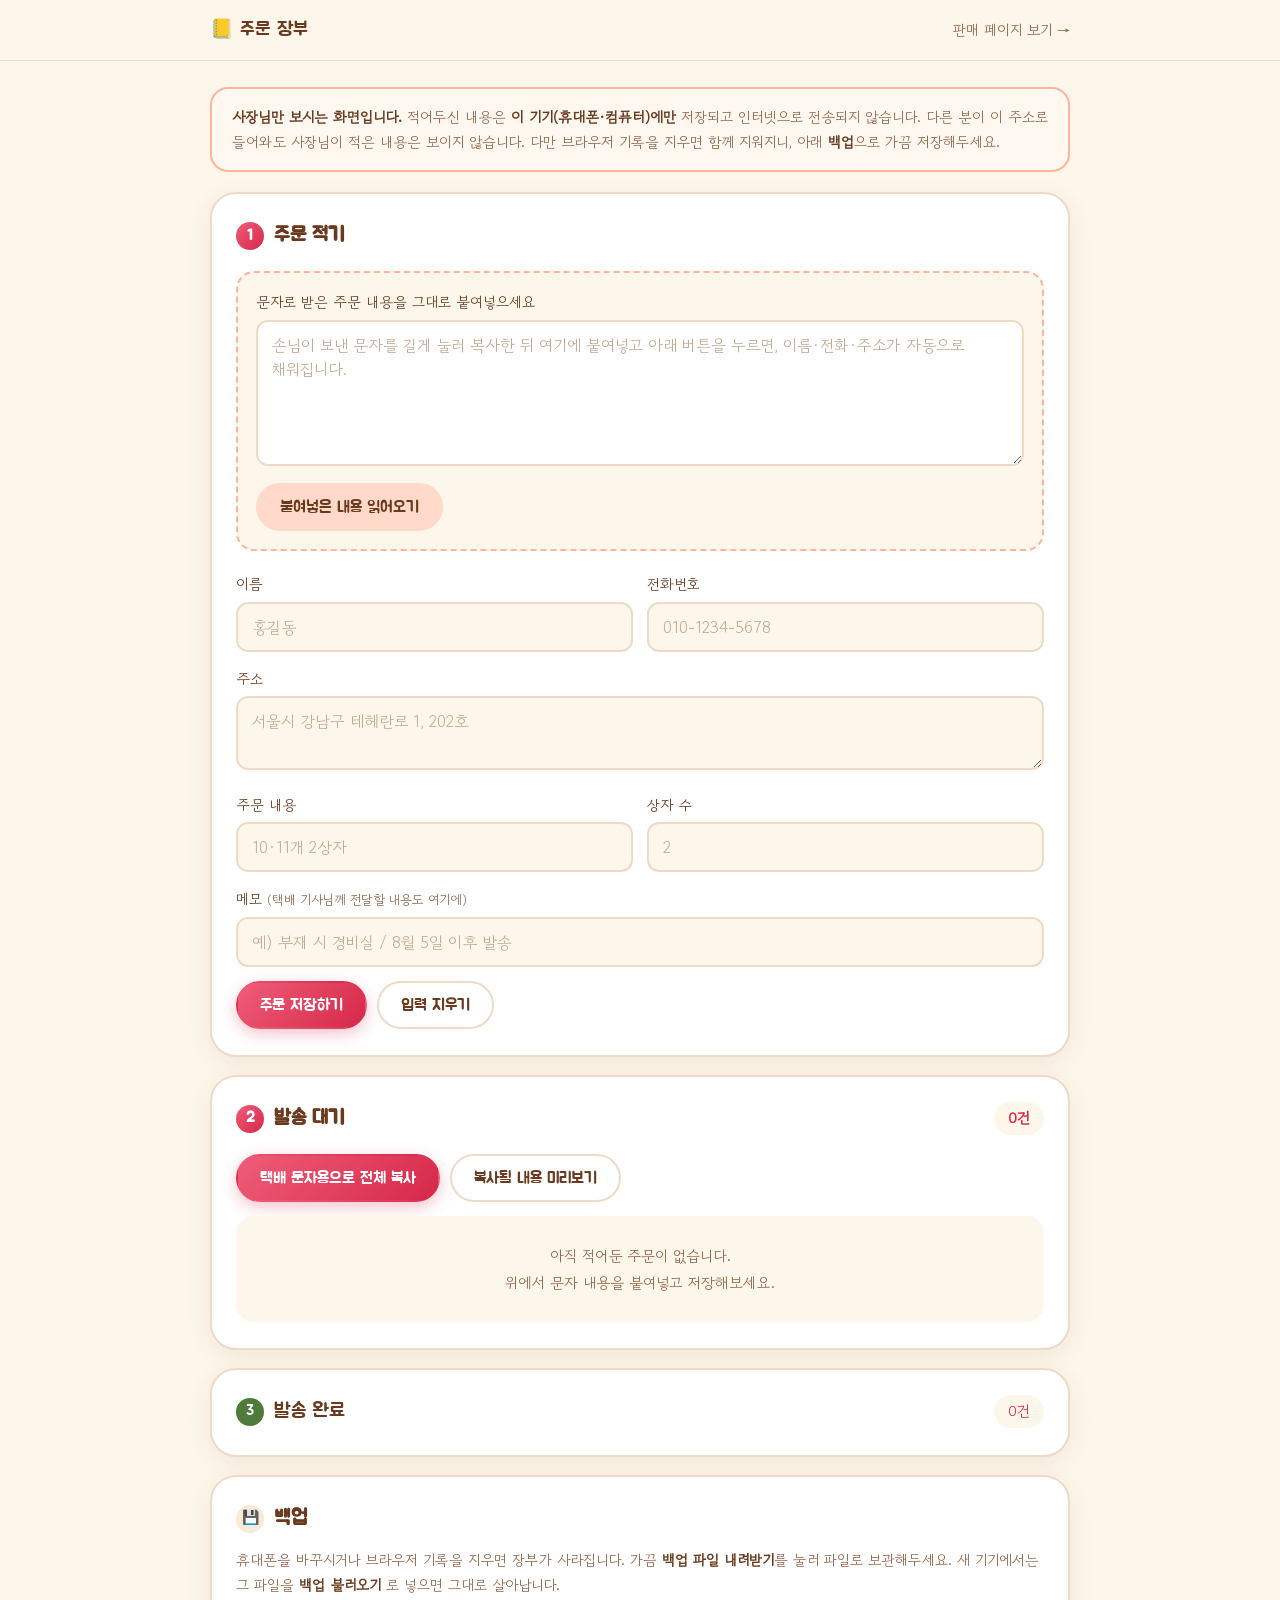
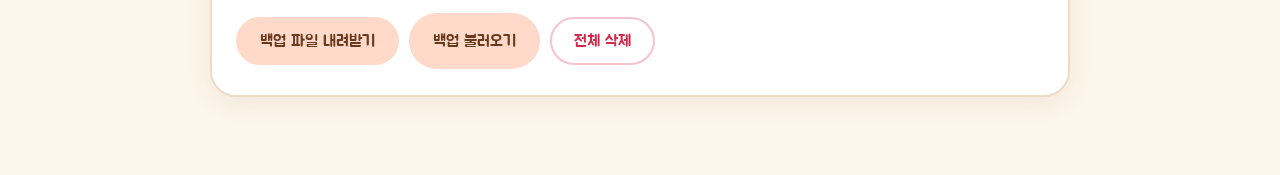
==== orders.html @ cadbe811 "주문 장부 페이지 추가 (사장님용) 문자로 받은 주문을 적어두고, 택배 기사님께 보낼 발송 목록을 한 번에 복사할 수 있는 orders.html 을 만들었습니다.  - 받은 문자를" ====
<!DOCTYPE html>
<html lang="ko">
<head>
<meta charset="UTF-8">
<meta name="viewport" content="width=device-width, initial-scale=1">
<title>주문 장부 · 덕분에 농원</title>
<meta name="robots" content="noindex, nofollow">
<meta name="description" content="덕분에 농원 주문 기록장 (사장님용)">

<link rel="icon" href="data:image/svg+xml,<svg xmlns='http://www.w3.org/2000/svg' viewBox='0 0 100 100'><text y='.9em' font-size='90'>📒</text></svg>">
<link rel="preconnect" href="https://fonts.googleapis.com">
<link rel="preconnect" href="https://fonts.gstatic.com" crossorigin>
<link href="https://fonts.googleapis.com/css2?family=Gowun+Dodum&family=Jua&display=swap" rel="stylesheet">
<link rel="stylesheet" href="assets/css/style.css">
<link rel="stylesheet" href="assets/css/orders.css">
</head>
<body class="ledger">

<header class="lhead">
  <div class="lhead__inner">
    <span class="lhead__title">📒 주문 장부</span>
    <a class="lhead__link" href="index.html">판매 페이지 보기 →</a>
  </div>
</header>

<main class="lwrap">

  <!-- 안내 -->
  <p class="lnote">
    <b>사장님만 보시는 화면입니다.</b>
    적어두신 내용은 <b>이 기기(휴대폰·컴퓨터)에만</b> 저장되고 인터넷으로 전송되지 않습니다.
    다른 분이 이 주소로 들어와도 사장님이 적은 내용은 보이지 않습니다.
    다만 브라우저 기록을 지우면 함께 지워지니, 아래 <b>백업</b>으로 가끔 저장해두세요.
  </p>

  <!-- ══════════ 1. 주문 추가 ══════════ -->
  <section class="lcard">
    <h2 class="lcard__title"><span class="lstep">1</span> 주문 적기</h2>

    <div class="lpaste">
      <label class="lfield">
        <span>문자로 받은 주문 내용을 그대로 붙여넣으세요</span>
        <textarea id="pasteBox" rows="5" placeholder="손님이 보낸 문자를 길게 눌러 복사한 뒤 여기에 붙여넣고 아래 버튼을 누르면, 이름·전화·주소가 자동으로 채워집니다."></textarea>
      </label>
      <button class="lbtn lbtn--sub" type="button" id="btnParse">붙여넣은 내용 읽어오기</button>
    </div>

    <div class="lgrid">
      <label class="lfield"><span>이름</span>
        <input type="text" id="fName" placeholder="홍길동"></label>
      <label class="lfield"><span>전화번호</span>
        <input type="tel" id="fPhone" placeholder="010-1234-5678"></label>
    </div>

    <label class="lfield"><span>주소</span>
      <textarea id="fAddr" rows="2" placeholder="서울시 강남구 테헤란로 1, 202호"></textarea></label>

    <div class="lgrid">
      <label class="lfield"><span>주문 내용</span>
        <input type="text" id="fItems" placeholder="10·11개 2상자"></label>
      <label class="lfield"><span>상자 수</span>
        <input type="number" id="fBoxes" min="0" max="999" placeholder="2" inputmode="numeric"></label>
    </div>

    <label class="lfield"><span>메모 <em>(택배 기사님께 전달할 내용도 여기에)</em></span>
      <input type="text" id="fMemo" placeholder="예) 부재 시 경비실 / 8월 5일 이후 발송"></label>

    <div class="lactions">
      <button class="lbtn lbtn--main" type="button" id="btnSave">주문 저장하기</button>
      <button class="lbtn lbtn--ghost" type="button" id="btnReset">입력 지우기</button>
      <span class="ledit" id="editingTag" hidden>수정 중</span>
    </div>
  </section>

  <!-- ══════════ 2. 발송 대기 ══════════ -->
  <section class="lcard">
    <h2 class="lcard__title">
      <span class="lstep">2</span> 발송 대기
      <span class="lcount" id="waitCount">0건</span>
    </h2>

    <div class="lactions lactions--top">
      <button class="lbtn lbtn--main" type="button" id="btnCopyAll">택배 문자용으로 전체 복사</button>
      <button class="lbtn lbtn--ghost" type="button" id="btnPreview">복사될 내용 미리보기</button>
    </div>

    <pre class="lpreview" id="copyPreview" hidden></pre>

    <div class="llist" id="waitList"></div>
  </section>

  <!-- ══════════ 3. 발송 완료 ══════════ -->
  <section class="lcard">
    <details id="doneBox">
      <summary class="lcard__title lcard__title--sum">
        <span class="lstep lstep--done">3</span> 발송 완료
        <span class="lcount" id="doneCount">0건</span>
      </summary>
      <div class="llist" id="doneList"></div>
    </details>
  </section>

  <!-- ══════════ 4. 백업 ══════════ -->
  <section class="lcard">
    <h2 class="lcard__title"><span class="lstep lstep--plain">💾</span> 백업</h2>
    <p class="lhelp">
      휴대폰을 바꾸시거나 브라우저 기록을 지우면 장부가 사라집니다.
      가끔 <b>백업 파일 내려받기</b>를 눌러 파일로 보관해두세요.
      새 기기에서는 그 파일을 <b>백업 불러오기</b> 로 넣으면 그대로 살아납니다.
    </p>
    <div class="lactions">
      <button class="lbtn lbtn--sub" type="button" id="btnExport">백업 파일 내려받기</button>
      <label class="lbtn lbtn--sub lbtn--file">
        백업 불러오기
        <input type="file" id="fileImport" accept="application/json,.json" hidden>
      </label>
      <button class="lbtn lbtn--danger" type="button" id="btnClear">전체 삭제</button>
    </div>
  </section>

</main>

<div class="toast" id="toast"></div>

<script src="assets/js/site-data.js"></script>
<script src="assets/js/orders.js"></script>
</body>
</html>
---- assets/css/style.css ----
/* ══════════════════════════════════════════════
   덕분에 농원 · 복숭아 판매 사이트
   포스터의 색감(크림 / 복숭아빛 / 진한 갈색)을 그대로 옮겼습니다.
   ══════════════════════════════════════════════ */

:root {
  --cream:      #fdf6ea;
  --cream-deep: #f8ead6;
  --paper:      #ffffff;
  --peach:      #ffb59b;
  --peach-soft: #ffd9c9;
  --pink:       #ef5d78;
  --pink-deep:  #d6284a;
  --brown:      #6b3a1e;
  --brown-soft: #93664a;
  --green:      #4e7a3a;
  --gold:       #f0a03c;
  --ink:        #4a3527;
  --line:       #ecdcc6;

  --radius:     18px;
  --radius-lg:  26px;
  --shadow:     0 6px 24px rgba(107, 58, 30, .08);
  --shadow-lg:  0 14px 40px rgba(107, 58, 30, .14);

  --font-title: 'Jua', 'Gowun Dodum', system-ui, sans-serif;
  --font-body:  'Gowun Dodum', system-ui, -apple-system, 'Malgun Gothic', sans-serif;
}

* { box-sizing: border-box; }

html { scroll-behavior: smooth; scroll-padding-top: 74px; }

body {
  margin: 0;
  background: var(--cream);
  color: var(--ink);
  font-family: var(--font-body);
  font-size: 17px;
  line-height: 1.75;
  -webkit-font-smoothing: antialiased;
  word-break: keep-all;
}

img { max-width: 100%; display: block; }
a { color: inherit; text-decoration: none; }
button { font-family: inherit; cursor: pointer; }

.wrap { width: min(1080px, 100% - 40px); margin-inline: auto; }
.wrap--narrow { width: min(760px, 100% - 40px); }

/* ───────── 공통 타이포 ───────── */
.h2 {
  font-family: var(--font-title);
  font-size: clamp(28px, 5vw, 40px);
  color: var(--brown);
  text-align: center;
  margin: 0 0 8px;
  letter-spacing: -.5px;
}
.h2::after {
  content: '';
  display: block;
  width: 62px; height: 5px;
  margin: 14px auto 0;
  border-radius: 99px;
  background: linear-gradient(90deg, var(--peach), var(--pink));
}
.h3 {
  font-family: var(--font-title);
  font-size: 20px;
  color: var(--brown);
  margin: 0 0 14px;
}
.h3--mt { margin-top: 26px; }
.sub {
  text-align: center;
  color: var(--brown-soft);
  margin: 16px 0 34px;
  font-size: 16px;
}

.section { padding: 76px 0; }
.section--tint { background: var(--cream-deep); }

/* ───────── 버튼 ───────── */
.btn {
  display: inline-flex;
  align-items: center;
  justify-content: center;
  gap: 6px;
  padding: 13px 28px;
  border: 0;
  border-radius: 99px;
  font-family: var(--font-title);
  font-size: 17px;
  letter-spacing: -.3px;
  transition: transform .15s ease, box-shadow .15s ease, background .15s ease;
}
.btn--primary {
  background: linear-gradient(135deg, var(--pink), var(--pink-deep));
  color: #fff;
  box-shadow: 0 6px 18px rgba(214, 40, 74, .3);
}
.btn--ghost {
  background: var(--paper);
  color: var(--brown);
  border: 2px solid var(--line);
}
.btn:hover { transform: translateY(-2px); }
.btn--primary:hover { box-shadow: 0 10px 26px rgba(214, 40, 74, .38); }
.btn--ghost:hover { border-color: var(--peach); }
.btn:active { transform: translateY(0); }

/* ───────── 상단 메뉴 ───────── */
.nav {
  position: sticky; top: 0; z-index: 50;
  background: rgba(253, 246, 234, .92);
  backdrop-filter: blur(10px);
  border-bottom: 1px solid transparent;
  transition: border-color .2s, box-shadow .2s;
}
.nav.is-stuck { border-color: var(--line); box-shadow: 0 2px 14px rgba(107,58,30,.06); }
.nav__inner {
  width: min(1080px, 100% - 32px);
  margin-inline: auto;
  height: 66px;
  display: flex; align-items: center; gap: 20px;
}
.nav__logo { font-family: var(--font-title); font-size: 20px; color: var(--brown); }
.nav__links { display: flex; gap: 22px; margin-left: auto; }
.nav__links a {
  font-size: 16px; color: var(--brown-soft);
  padding: 4px 0; border-bottom: 2px solid transparent;
  transition: color .15s, border-color .15s;
}
.nav__links a:hover { color: var(--pink-deep); border-color: var(--pink); }
.nav__call {
  padding: 9px 20px; border-radius: 99px;
  background: var(--pink); color: #fff;
  font-family: var(--font-title); font-size: 15px;
  white-space: nowrap;
}
.nav__call:hover { background: var(--pink-deep); }

@media (max-width: 720px) {
  .nav__links { display: none; }
  .nav__call { margin-left: auto; }
}

/* ───────── 히어로 ───────── */
.hero {
  position: relative;
  padding: 70px 0 110px;
  text-align: center;
  overflow: hidden;
  background:
    radial-gradient(circle at 15% 20%, rgba(255,181,155,.45), transparent 42%),
    radial-gradient(circle at 85% 15%, rgba(255,217,201,.6), transparent 45%),
    linear-gradient(180deg, var(--cream) 0%, var(--cream-deep) 100%);
}
.hero__inner {
  position: relative; z-index: 2;
  width: min(1120px, 100% - 40px);
  margin-inline: auto;
  display: grid;
  grid-template-columns: 1fr 1.08fr;
  grid-template-areas:
    'text photo'
    'cta  photo';
  align-content: center;
  align-items: center;
  gap: 0 44px;
  text-align: left;
}
.hero__text  { grid-area: text; }
.hero__photo { grid-area: photo; }
.hero__cta   { grid-area: cta; }
.hero__eyebrow {
  font-family: var(--font-title);
  font-size: clamp(18px, 3.4vw, 26px);
  color: var(--green);
  margin: 0 0 6px;
}
.heart { color: var(--pink); }
.hero__title {
  font-family: var(--font-title);
  font-size: clamp(52px, 13vw, 108px);
  line-height: 1.02;
  color: var(--brown);
  margin: 0;
  letter-spacing: -2px;
  text-shadow: 3px 3px 0 rgba(255,255,255,.7);
}
/* 그라데이션 글자(background-clip:text)는 흰 text-shadow 에 덮여
   속이 빈 것처럼 보이므로, 포스터와 같은 진한 갈색을 그대로 씁니다. */
.hero__title--big { display: inline-block; color: #5a2f16; }
.hero__ribbon {
  display: inline-block;
  margin: 26px 0 0;
  padding: 9px 34px;
  background: linear-gradient(135deg, var(--pink), var(--pink-deep));
  color: #fff;
  font-family: var(--font-title);
  font-size: clamp(17px, 2.8vw, 23px);
  border-radius: 8px;
  box-shadow: 0 6px 16px rgba(214,40,74,.25);
}
.hero__meta {
  display: flex; flex-wrap: wrap; align-items: center;
  gap: 10px 14px;
  margin: 26px 0 0;
  color: var(--brown-soft);
  font-size: 16px;
}
.hero__meta .dot { width: 5px; height: 5px; border-radius: 50%; background: var(--peach); }
.hero__cta { display: flex; gap: 12px; flex-wrap: wrap; margin-top: 32px; }

/* 메인 사진 */
.hero__photo {
  position: relative;
  margin: 0;
  padding: 10px;
  background: var(--paper);
  border-radius: 28px;
  box-shadow: 0 18px 46px rgba(107, 58, 30, .18);
  transform: rotate(1.2deg);
}
/* 사진 뒤에 깔리는 복숭아빛 그림자 */
.hero__photo::before {
  content: '';
  position: absolute; inset: 14px -14px -14px 14px;
  border-radius: 28px;
  background: linear-gradient(135deg, var(--peach), var(--peach-soft));
  opacity: .55;
  z-index: -1;
  transform: rotate(-2.4deg);
}
.hero__photo img {
  width: 100%;
  /* height 속성(933)이 CSS 를 이기지 않도록 auto 로 풀어줍니다.
     3:2 가 아닌 사진으로 바꿔도 잘리기만 할 뿐 비율은 유지됩니다. */
  height: auto;
  aspect-ratio: 3 / 2;
  object-fit: cover;
  border-radius: 20px;
}

.hero__deco { position: absolute; font-size: 84px; opacity: .35; user-select: none; pointer-events: none; }
/* 사진을 가리지 않도록 왼쪽 여백 쪽에만 둡니다 */
.hero__deco--1 { top: 6%;  left: 3%;  animation: float 7s ease-in-out infinite; }
.hero__deco--3 { bottom: 14%; left: 6%; font-size: 46px; animation: float 8s ease-in-out infinite reverse; }
@keyframes float { 0%,100% { transform: translateY(0) rotate(-4deg); } 50% { transform: translateY(-18px) rotate(6deg); } }

.hero__wave {
  position: absolute; left: 0; right: 0; bottom: -1px; height: 56px;
  background: var(--cream);
  -webkit-mask: radial-gradient(circle at 50% 0, transparent 55px, #000 56px) repeat-x 0 0 / 112px 56px;
          mask: radial-gradient(circle at 50% 0, transparent 55px, #000 56px) repeat-x 0 0 / 112px 56px;
}

@media (max-width: 900px) {
  .hero { padding: 46px 0 90px; }
  /* 좁은 화면: 제목 → 사진 → 버튼 순서 */
  .hero__inner {
    grid-template-columns: 1fr;
    grid-template-areas: 'text' 'photo' 'cta';
    gap: 30px;
    text-align: center;
  }
  .hero__meta, .hero__cta { justify-content: center; }
  .hero__photo { transform: none; padding: 8px; }
  .hero__photo::before { inset: 10px -10px -10px 10px; transform: rotate(-1.6deg); }
  .hero__deco { display: none; }
}

/* ───────── 자랑거리 ───────── */
.features { padding: 56px 0 8px; }
.features__grid { display: grid; grid-template-columns: repeat(3, 1fr); gap: 20px; }
.feature {
  background: var(--paper);
  border: 2px solid var(--line);
  border-radius: var(--radius-lg);
  padding: 30px 24px;
  text-align: center;
  box-shadow: var(--shadow);
  transition: transform .2s, box-shadow .2s;
}
.feature:hover { transform: translateY(-4px); box-shadow: var(--shadow-lg); }
.feature__icon {
  width: 62px; height: 62px; margin: 0 auto 14px;
  display: grid; place-items: center;
  font-size: 30px;
  border-radius: 50%;
  background: linear-gradient(135deg, var(--peach-soft), var(--peach));
}
.feature__title { font-family: var(--font-title); font-size: 19px; color: var(--pink-deep); margin: 0 0 8px; }
.feature__desc { margin: 0; font-size: 15.5px; color: var(--brown-soft); }

@media (max-width: 800px) { .features__grid { grid-template-columns: 1fr; } }

/* ───────── 갤러리 ───────── */
.gallery {
  display: grid;
  /* 사진 6장이 빈칸 없이 3×2 로 딱 떨어지게 합니다. */
  grid-template-columns: repeat(3, 1fr);
  gap: 16px;
}
@media (max-width: 860px) { .gallery { grid-template-columns: repeat(2, 1fr); } }
.gcard {
  position: relative;
  border: 0; padding: 0;
  aspect-ratio: 4 / 3;
  border-radius: var(--radius);
  overflow: hidden;
  background: var(--peach-soft);
  box-shadow: var(--shadow);
  transition: transform .22s ease, box-shadow .22s ease;
}
.gcard:hover { transform: translateY(-4px) scale(1.012); box-shadow: var(--shadow-lg); }
.gcard img { width: 100%; height: 100%; object-fit: cover; transition: transform .35s ease; }
.gcard:hover img { transform: scale(1.06); }
.gcard__cap {
  position: absolute; left: 0; right: 0; bottom: 0;
  padding: 26px 14px 12px;
  color: #fff; font-size: 15px; text-align: left;
  background: linear-gradient(transparent, rgba(60, 28, 12, .78));
}
/* 사진 파일이 아직 없을 때 표시되는 자리 */
.gcard--empty {
  display: grid; place-items: center;
  background: repeating-linear-gradient(45deg, var(--cream-deep) 0 14px, #f3e2cc 14px 28px);
  color: var(--brown-soft);
  font-size: 15px;
  text-align: center;
  padding: 18px;
  cursor: default;
}
.gcard--empty:hover { transform: none; box-shadow: var(--shadow); }
.gcard--empty .gcard__ph { font-size: 40px; margin-bottom: 6px; }
.gcard--empty code {
  display: inline-block; margin-top: 6px;
  background: rgba(255,255,255,.75); border-radius: 6px;
  padding: 2px 8px; font-size: 13px; color: var(--brown);
}

/* ───────── 상자 안내 ───────── */
.boxinfo { display: grid; grid-template-columns: 1fr 1fr; gap: 20px; }
.boxinfo__card {
  background: var(--paper);
  border: 2px solid var(--line);
  border-radius: var(--radius-lg);
  padding: 30px 28px;
  box-shadow: var(--shadow);
}
.boxinfo__card--main {
  position: relative;
  border-color: var(--pink);
  border-width: 3px;
  background: linear-gradient(180deg, #fff, #fff7f2);
}
.boxinfo__badge {
  position: absolute; top: -14px; left: 24px;
  background: var(--pink); color: #fff;
  font-family: var(--font-title); font-size: 14px;
  padding: 4px 16px; border-radius: 99px;
}
.boxinfo__card p { margin: 0 0 10px; }
.boxinfo__lead { font-family: var(--font-title); font-size: 23px; color: var(--brown); }
.boxinfo__card b { color: var(--pink-deep); }
.boxinfo__note { color: var(--brown-soft); font-size: 15px; }
.boxinfo__q { font-family: var(--font-title); font-size: 19px; color: var(--brown); }
.boxinfo__list { margin: 0; padding-left: 20px; }
.boxinfo__list li { margin-bottom: 12px; }
.chip {
  display: inline-block; margin-left: 4px;
  background: var(--peach-soft); color: var(--brown);
  border-radius: 99px; padding: 2px 12px; font-size: 14px;
}

/* 크기 비교 막대 */
.sizebar {
  display: grid; grid-template-columns: repeat(4, 1fr);
  gap: 14px; margin-top: 30px;
}
.szitem {
  background: var(--paper);
  border: 2px solid var(--line);
  border-radius: var(--radius);
  padding: 22px 14px 18px;
  text-align: center;
}
.szitem__peach { line-height: 1; margin-bottom: 10px; }
.szitem__count { font-family: var(--font-title); color: var(--brown); font-size: 17px; }
.szitem__label { font-size: 14px; color: var(--brown-soft); margin-top: 2px; }

@media (max-width: 860px) {
  .boxinfo { grid-template-columns: 1fr; }
  .sizebar { grid-template-columns: repeat(2, 1fr); }
}

/* ───────── 가격표 ───────── */
.pricegrid { display: flex; flex-direction: column; gap: 34px; }

.pgroup__cards {
  display: flex;
  flex-wrap: wrap;
  justify-content: center;
  gap: 18px;
}
.pgroup__cards > .pcard { flex: 1 1 228px; }
/* 한 묶음에 2개만 있어도 카드가 넓게 늘어나지 않고 가운데로 모입니다 */
@media (min-width: 861px) { .pgroup__cards > .pcard { max-width: 262px; } }
/* 묶음 제목 (예: 딱딱한 복숭아) */
.pgroup__title {
  display: flex; align-items: center; justify-content: center;
  flex-wrap: wrap; gap: 10px;
  margin: 0 0 18px;
  font-family: var(--font-title);
  font-size: 23px;
  color: var(--brown);
}
.pgroup__title::before,
.pgroup__title::after {
  content: '';
  flex: 1 1 40px;
  max-width: 90px;
  height: 2px;
  border-radius: 99px;
  background: var(--line);
}
.pgroup__badge {
  background: var(--green); color: #fff;
  font-size: 14px; padding: 3px 14px; border-radius: 99px;
}

/* 주문이 마감된 묶음 */
.pgroup__badge--closed { background: var(--brown-soft); }
.pgroup__note {
  margin: -8px 0 18px;
  text-align: center;
  font-size: 15px;
  color: var(--brown-soft);
}
.pgroup--closed .pgroup__title { color: var(--brown-soft); }
.pgroup--closed .pcard {
  opacity: .6;
  filter: grayscale(.5);
  box-shadow: none;
}
.pgroup--closed .pcard:hover {
  transform: none;
  border-color: var(--line);
  box-shadow: none;
}
.pcard {
  position: relative;
  background: var(--paper);
  border: 2px solid var(--line);
  border-radius: var(--radius-lg);
  padding: 32px 24px 26px;
  text-align: center;
  box-shadow: var(--shadow);
  transition: transform .2s, box-shadow .2s, border-color .2s;
}
.pcard:hover { transform: translateY(-5px); box-shadow: var(--shadow-lg); border-color: var(--peach); }
.pcard--featured { border-color: var(--pink); border-width: 3px; }
.pcard__badge {
  position: absolute; top: -13px; left: 50%; transform: translateX(-50%);
  background: linear-gradient(135deg, var(--pink), var(--pink-deep));
  color: #fff; font-family: var(--font-title); font-size: 14px;
  padding: 4px 18px; border-radius: 99px; white-space: nowrap;
}
.pcard__icon { font-size: 32px; }
.pcard__count { font-family: var(--font-title); font-size: 24px; color: var(--brown); margin: 6px 0 2px; }
.pcard__price { font-family: var(--font-title); font-size: 34px; color: var(--pink-deep); margin: 8px 0 0; }
.pcard__price small { font-size: 18px; }
.pcard__unit { font-size: 14px; color: var(--brown-soft); margin: 0 0 12px; }
.pcard__desc { font-size: 15px; color: var(--brown-soft); margin: 0; min-height: 3em; }

.shipping {
  display: flex; align-items: center; gap: 20px;
  margin-top: 26px; padding: 24px 28px;
  background: var(--paper);
  border: 2px dashed var(--green);
  border-radius: var(--radius-lg);
}
.shipping__icon { font-size: 40px; }
.shipping p { margin: 0; }
.shipping__title { font-family: var(--font-title); font-size: 19px; color: var(--green); }
.shipping__row b { color: var(--pink-deep); }
.shipping__note { font-size: 14px; color: var(--brown-soft); margin-top: 4px; }

/* ───────── 주문 ───────── */
/* 주문 전 안내 */
.notice {
  margin: 0 0 20px;
  padding: 22px 26px;
  background: #fff8f0;
  border: 2px solid var(--peach);
  border-radius: var(--radius-lg);
  box-shadow: var(--shadow);
}
.notice__head {
  margin: 0 0 14px;
  font-family: var(--font-title);
  font-size: 18px;
  color: var(--pink-deep);
}
.notice__list { margin: 0; padding: 0; list-style: none; display: grid; gap: 14px; }
.notice__item { display: flex; gap: 12px; align-items: flex-start; }
.notice__icon {
  flex-shrink: 0;
  width: 34px; height: 34px;
  display: grid; place-items: center;
  font-size: 17px;
  background: var(--peach-soft);
  border-radius: 50%;
}
.notice__item b {
  display: block;
  font-family: var(--font-title);
  font-weight: normal;
  font-size: 16.5px;
  color: var(--brown);
}
.notice__text { display: block; font-size: 15px; color: var(--brown-soft); margin-top: 2px; }

@media (min-width: 861px) { .notice__list { grid-template-columns: 1fr 1fr; gap: 20px; } }

.order { display: grid; grid-template-columns: 1fr 1fr; gap: 20px; align-items: start; }
.order__panel {
  background: var(--paper);
  border: 2px solid var(--line);
  border-radius: var(--radius-lg);
  padding: 28px 26px;
  box-shadow: var(--shadow);
}
.order__hint { font-size: 14.5px; color: var(--brown-soft); margin: -6px 0 16px; }

.qty { display: flex; flex-direction: column; gap: 10px; }
/* 수량 선택의 묶음 소제목 */
.qgroup {
  display: flex; align-items: center; gap: 8px;
  margin: 10px 0 0;
  font-family: var(--font-title);
  font-size: 16px;
  color: var(--brown);
}
.qgroup__badge {
  background: var(--green); color: #fff;
  font-size: 12.5px; padding: 2px 10px; border-radius: 99px;
}
.qrow {
  display: flex; align-items: center; gap: 12px;
  padding: 12px 14px;
  border: 2px solid var(--line);
  border-radius: var(--radius);
  transition: border-color .15s, background .15s;
}
.qrow.is-on { border-color: var(--pink); background: #fff7f2; }
.qrow__info { flex: 1; min-width: 0; }
.qrow__name { font-family: var(--font-title); color: var(--brown); font-size: 17px; }
.qrow__price { font-size: 14px; color: var(--brown-soft); }
.qrow__ctrl { display: flex; align-items: center; gap: 4px; }
.qbtn {
  width: 34px; height: 34px;
  border: 2px solid var(--line);
  background: var(--cream);
  border-radius: 50%;
  font-size: 18px; line-height: 1; color: var(--brown);
  display: grid; place-items: center;
  transition: background .15s, border-color .15s;
}
.qbtn:hover { background: var(--peach-soft); border-color: var(--peach); }
.qnum {
  width: 46px; height: 34px;
  text-align: center;
  border: 2px solid var(--line);
  border-radius: 10px;
  font-family: var(--font-title); font-size: 16px; color: var(--brown);
  background: #fff;
  -moz-appearance: textfield;
}
.qnum::-webkit-outer-spin-button, .qnum::-webkit-inner-spin-button { -webkit-appearance: none; margin: 0; }

.total {
  margin-top: 20px; padding: 18px 20px;
  background: var(--cream);
  border-radius: var(--radius);
}
.total__row { display: flex; justify-content: space-between; align-items: baseline; padding: 5px 0; font-size: 16px; }
.total__row em { font-style: normal; font-size: 13px; color: var(--brown-soft); }
.total__row--final {
  margin-top: 8px; padding-top: 14px;
  border-top: 2px dashed var(--line);
  font-family: var(--font-title); font-size: 20px; color: var(--brown);
}
.total__row--final b { color: var(--pink-deep); font-size: 26px; }

.field { display: block; margin-bottom: 14px; }
.field > span { display: block; font-size: 15px; color: var(--brown); margin-bottom: 5px; }
.field > span em { font-style: normal; color: var(--brown-soft); font-size: 13px; }
.field input, .field textarea {
  width: 100%;
  padding: 11px 14px;
  border: 2px solid var(--line);
  border-radius: 12px;
  background: var(--cream);
  font-family: inherit; font-size: 16px; color: var(--ink);
  resize: vertical;
  transition: border-color .15s, background .15s;
}
.field input:focus, .field textarea:focus {
  outline: none; border-color: var(--peach); background: #fff;
}
/* 예시 문구가 실제 입력값처럼 보이지 않도록 흐리게 */
.field input::placeholder, .field textarea::placeholder { color: #c3ab95; opacity: 1; }
/* 빠뜨린 칸 표시 */
.field--missing input, .field--missing textarea {
  border-color: var(--pink-deep);
  background: #fff5f6;
  animation: shake .3s ease;
}
.field--missing > span { color: var(--pink-deep); }
@keyframes shake {
  0%, 100% { transform: translateX(0); }
  25% { transform: translateX(-5px); }
  75% { transform: translateX(5px); }
}

.preview {
  margin: 0;
  padding: 18px 20px;
  background: var(--cream);
  border: 2px dashed var(--line);
  border-radius: var(--radius);
  font-family: inherit;
  font-size: 15px;
  line-height: 1.85;
  white-space: pre-wrap;
  word-break: break-all;
  color: var(--ink);
  max-height: 320px;
  overflow-y: auto;
}
.order__actions { display: flex; flex-wrap: wrap; gap: 10px; margin-top: 16px; }
.order__actions .btn { padding: 12px 22px; font-size: 16px; }
.order__pchint {
  margin: 14px 0 0;
  padding: 12px 16px;
  background: var(--cream);
  border-radius: 12px;
  font-size: 14.5px;
  color: var(--brown-soft);
  line-height: 1.6;
}
.order__pchint b { color: var(--brown); }
.order__phone { margin: 16px 0 0; text-align: center; color: var(--brown-soft); font-size: 15px; }
.order__phone b { font-family: var(--font-title); font-size: 19px; color: var(--pink-deep); }

@media (max-width: 860px) { .order { grid-template-columns: 1fr; } }

/* ───────── FAQ ───────── */
.faq {
  background: var(--paper);
  border: 2px solid var(--line);
  border-radius: var(--radius);
  padding: 4px 22px;
  margin-bottom: 12px;
}
.faq summary {
  cursor: pointer;
  padding: 16px 0;
  font-family: var(--font-title);
  font-size: 17.5px;
  color: var(--brown);
  list-style: none;
  display: flex; align-items: center; gap: 10px;
}
.faq summary::-webkit-details-marker { display: none; }
.faq summary::before {
  content: '🍑'; font-size: 17px; flex-shrink: 0;
}
.faq[open] summary { color: var(--pink-deep); }
.faq p { margin: 0 0 18px; padding-left: 28px; color: var(--brown-soft); font-size: 15.5px; }

/* ───────── 푸터 ───────── */
.footer {
  background: linear-gradient(135deg, var(--pink), var(--pink-deep));
  color: #fff;
  text-align: center;
  padding: 44px 20px 100px;
}
.footer__msg { font-family: var(--font-title); font-size: clamp(20px, 4vw, 27px); margin: 0 0 12px; }
.footer__farm { margin: 0; opacity: .92; font-size: 15px; }
.footer__phone { margin: 6px 0 0; opacity: .92; font-size: 15px; }
.footer__phone a { border-bottom: 1px solid rgba(255,255,255,.5); }

/* ───────── 모바일 고정 버튼 ───────── */
.floatcta {
  display: none;
  position: fixed; left: 16px; right: 16px; bottom: 16px; z-index: 40;
  padding: 15px;
  text-align: center;
  border-radius: 99px;
  background: linear-gradient(135deg, var(--pink), var(--pink-deep));
  color: #fff;
  font-family: var(--font-title); font-size: 18px;
  box-shadow: 0 8px 24px rgba(214,40,74,.4);
  transition: opacity .25s ease, transform .25s ease;
}
/* 주문 영역에서는 입력칸을 가리지 않도록 내려갑니다 */
.floatcta.is-hidden { opacity: 0; transform: translateY(120%); pointer-events: none; }
@media (max-width: 720px) { .floatcta { display: block; } body { padding-bottom: 10px; } }

/* ───────── 사진 크게보기 ───────── */
.lightbox {
  position: fixed; inset: 0; z-index: 100;
  background: rgba(45, 22, 10, .93);
  display: grid;
  grid-template-columns: 64px 1fr 64px;
  grid-template-rows: 1fr auto;
  align-items: center;
  padding: 20px;
  animation: fade .18s ease;
}
@keyframes fade { from { opacity: 0; } to { opacity: 1; } }
.lightbox[hidden] { display: none; }
.lightbox__pic {
  grid-column: 2; grid-row: 1;
  display: flex; align-items: center; justify-content: center;
  min-width: 0;
}
.lightbox__img {
  max-width: 100%; max-height: 82vh;
  border-radius: 12px;
  box-shadow: 0 20px 60px rgba(0,0,0,.5);
}
.lightbox__caption {
  grid-column: 1 / -1; grid-row: 2;
  text-align: center; color: #fff; font-size: 16px; margin: 16px 0 0;
}
.lightbox__nav, .lightbox__close {
  background: rgba(255,255,255,.14);
  border: 0; color: #fff;
  border-radius: 50%;
  display: grid; place-items: center;
  transition: background .15s;
}
.lightbox__nav { width: 48px; height: 48px; font-size: 34px; line-height: 1; }
.lightbox__nav--prev { grid-column: 1; grid-row: 1; justify-self: start; }
.lightbox__nav--next { grid-column: 3; grid-row: 1; justify-self: end; }
.lightbox__close {
  position: absolute; top: 18px; right: 18px;
  width: 42px; height: 42px; font-size: 20px;
}
.lightbox__nav:hover, .lightbox__close:hover { background: rgba(255,255,255,.3); }

@media (max-width: 640px) {
  .lightbox { grid-template-columns: 44px 1fr 44px; padding: 12px; }
  .lightbox__nav { width: 40px; height: 40px; font-size: 28px; }
}

/* ───────── 복사 알림 ───────── */
.toast {
  position: fixed; left: 50%; bottom: 90px;
  transform: translate(-50%, 20px);
  background: var(--brown); color: #fff;
  padding: 12px 26px; border-radius: 99px;
  font-size: 15.5px;
  box-shadow: var(--shadow-lg);
  opacity: 0; pointer-events: none;
  transition: opacity .22s, transform .22s;
  z-index: 120;
}
.toast.is-on { opacity: 1; transform: translate(-50%, 0); }

/* ───────── 스크롤 등장 효과 ───────── */
.reveal { opacity: 0; transform: translateY(22px); transition: opacity .55s ease, transform .55s ease; }
.reveal.is-in { opacity: 1; transform: none; }

@media (prefers-reduced-motion: reduce) {
  html { scroll-behavior: auto; }
  *, *::before, *::after { animation-duration: .01ms !important; transition-duration: .01ms !important; }
  .reveal { opacity: 1; transform: none; }
}

/* ───────── 인쇄 ───────── */
@media print {
  .nav, .floatcta, .hero__deco, .order__actions, .lightbox, .toast { display: none !important; }
  body { background: #fff; }
  .section { padding: 24px 0; page-break-inside: avoid; }
}
---- assets/css/orders.css ----
/* ══════════════════════════════════════════════
   주문 장부 (사장님용)
   색과 글꼴은 판매 페이지(style.css)의 것을 그대로 씁니다.
   ══════════════════════════════════════════════ */

.ledger { background: var(--cream); padding-bottom: 60px; }

/* ───────── 상단 ───────── */
.lhead {
  position: sticky; top: 0; z-index: 20;
  background: rgba(253, 246, 234, .95);
  backdrop-filter: blur(10px);
  border-bottom: 1px solid var(--line);
}
.lhead__inner {
  width: min(860px, 100% - 32px);
  margin-inline: auto;
  height: 60px;
  display: flex; align-items: center; gap: 14px;
}
.lhead__title { font-family: var(--font-title); font-size: 19px; color: var(--brown); }
.lhead__link { margin-left: auto; font-size: 14.5px; color: var(--brown-soft); }
.lhead__link:hover { color: var(--pink-deep); }

.lwrap { width: min(860px, 100% - 32px); margin: 26px auto 0; }

/* ───────── 안내문 ───────── */
.lnote {
  margin: 0 0 20px;
  padding: 16px 20px;
  background: #fff8f0;
  border: 2px solid var(--peach);
  border-radius: var(--radius);
  font-size: 14.5px;
  line-height: 1.7;
  color: var(--brown-soft);
}
.lnote b { color: var(--brown); }

/* ───────── 카드 ───────── */
.lcard {
  background: var(--paper);
  border: 2px solid var(--line);
  border-radius: var(--radius-lg);
  padding: 24px 24px 26px;
  margin-bottom: 18px;
  box-shadow: var(--shadow);
}
.lcard__title {
  display: flex; align-items: center; gap: 10px;
  margin: 0 0 18px;
  font-family: var(--font-title);
  font-size: 20px;
  color: var(--brown);
}
.lcard__title--sum { cursor: pointer; list-style: none; margin: 0; }
.lcard__title--sum::-webkit-details-marker { display: none; }
details[open] .lcard__title--sum { margin-bottom: 18px; }

.lstep {
  flex-shrink: 0;
  width: 28px; height: 28px;
  display: grid; place-items: center;
  border-radius: 50%;
  background: linear-gradient(135deg, var(--pink), var(--pink-deep));
  color: #fff; font-size: 15px;
}
.lstep--done { background: var(--green); }
.lstep--plain { background: var(--cream-deep); font-size: 14px; }
.lcount {
  margin-left: auto;
  font-family: var(--font-body);
  font-size: 15px;
  color: var(--pink-deep);
  background: var(--cream);
  padding: 3px 14px;
  border-radius: 99px;
}

.lhelp { margin: -6px 0 16px; font-size: 14.5px; color: var(--brown-soft); line-height: 1.7; }
.lhelp b { color: var(--brown); }

/* ───────── 입력칸 ───────── */
.lfield { display: block; margin-bottom: 14px; }
.lfield > span { display: block; font-size: 14.5px; color: var(--brown); margin-bottom: 5px; }
.lfield > span em { font-style: normal; font-size: 13px; color: var(--brown-soft); }
.lfield input, .lfield textarea {
  width: 100%;
  padding: 11px 14px;
  border: 2px solid var(--line);
  border-radius: 12px;
  background: var(--cream);
  font-family: inherit; font-size: 16px; color: var(--ink);
  resize: vertical;
}
.lfield input::placeholder, .lfield textarea::placeholder { color: #c3ab95; opacity: 1; }
.lfield input:focus, .lfield textarea:focus {
  outline: none; border-color: var(--peach); background: #fff;
}
.lgrid { display: grid; grid-template-columns: 1fr 1fr; gap: 0 14px; }

.lpaste {
  padding: 16px 18px 18px;
  margin-bottom: 20px;
  background: var(--cream);
  border: 2px dashed var(--peach);
  border-radius: var(--radius);
}
.lpaste .lfield { margin-bottom: 10px; }
.lpaste textarea { background: #fff; }

/* ───────── 버튼 ───────── */
.lactions { display: flex; flex-wrap: wrap; align-items: center; gap: 10px; }
.lactions--top { margin-bottom: 14px; }

.lbtn {
  display: inline-flex; align-items: center; justify-content: center;
  padding: 12px 22px;
  border: 2px solid transparent;
  border-radius: 99px;
  font-family: var(--font-title);
  font-size: 16px;
  transition: transform .14s, box-shadow .14s, background .14s;
}
.lbtn:hover { transform: translateY(-2px); }
.lbtn:active { transform: none; }
.lbtn--main {
  background: linear-gradient(135deg, var(--pink), var(--pink-deep));
  color: #fff;
  box-shadow: 0 5px 16px rgba(214, 40, 74, .28);
}
.lbtn--sub { background: var(--peach-soft); color: var(--brown); }
.lbtn--sub:hover { background: var(--peach); }
.lbtn--ghost { background: #fff; color: var(--brown); border-color: var(--line); }
.lbtn--ghost:hover { border-color: var(--peach); }
.lbtn--danger { background: #fff; color: var(--pink-deep); border-color: #f3c4cd; }
.lbtn--danger:hover { background: #fff2f4; }
.lbtn--file { cursor: pointer; }

.ledit {
  font-size: 14px; color: #fff;
  background: var(--gold);
  padding: 4px 14px; border-radius: 99px;
}

/* ───────── 미리보기 ───────── */
.lpreview {
  margin: 0 0 16px;
  padding: 16px 18px;
  background: var(--cream);
  border: 2px dashed var(--line);
  border-radius: var(--radius);
  font-family: inherit;
  font-size: 14.5px;
  line-height: 1.8;
  white-space: pre-wrap;
  word-break: break-all;
  color: var(--ink);
  max-height: 340px;
  overflow-y: auto;
}

/* ───────── 주문 목록 ───────── */
.llist { display: flex; flex-direction: column; gap: 12px; }

.litem {
  display: flex; gap: 14px;
  align-items: flex-start;
  padding: 16px 18px;
  border: 2px solid var(--line);
  border-radius: var(--radius);
  background: #fffdfa;
}
.litem--done { opacity: .62; background: var(--cream); }
.litem__body { flex: 1; min-width: 0; }
.litem__name {
  margin: 0 0 4px;
  font-family: var(--font-title);
  font-size: 17px;
  color: var(--brown);
  display: flex; flex-wrap: wrap; align-items: baseline; gap: 10px;
}
.litem__dim { color: var(--brown-soft); font-weight: normal; }
.litem__phone {
  font-family: var(--font-body);
  font-size: 15px;
  color: var(--pink-deep);
  border-bottom: 1px solid rgba(214, 40, 74, .3);
}
.litem__addr { margin: 0 0 4px; font-size: 15px; color: var(--ink); }
.litem__detail { margin: 0 0 4px; font-size: 15px; color: var(--green); }
.litem__memo { margin: 0 0 4px; font-size: 14.5px; color: var(--gold); }
.litem__date { margin: 6px 0 0; font-size: 13px; color: var(--brown-soft); }

.litem__btns { display: flex; flex-direction: column; gap: 6px; flex-shrink: 0; }
.lmini {
  padding: 7px 14px;
  border: 2px solid var(--line);
  border-radius: 99px;
  background: #fff;
  font-size: 13.5px;
  color: var(--brown);
  white-space: nowrap;
  transition: border-color .14s, background .14s;
}
.lmini:hover { border-color: var(--peach); background: var(--cream); }
.lmini--del { color: var(--pink-deep); }
.lmini--del:hover { border-color: #f3c4cd; background: #fff2f4; }

.lempty {
  margin: 0;
  padding: 26px 16px;
  text-align: center;
  font-size: 15px;
  color: var(--brown-soft);
  background: var(--cream);
  border-radius: var(--radius);
  line-height: 1.8;
}

/* ───────── 좁은 화면 ───────── */
@media (max-width: 640px) {
  .lwrap { margin-top: 18px; }
  .lcard { padding: 20px 16px 22px; }
  .lgrid { grid-template-columns: 1fr; }
  .litem { flex-direction: column; gap: 12px; }
  .litem__btns { flex-direction: row; width: 100%; }
  .lmini { flex: 1; padding: 9px 8px; }
  .lbtn { flex: 1 1 auto; }
}
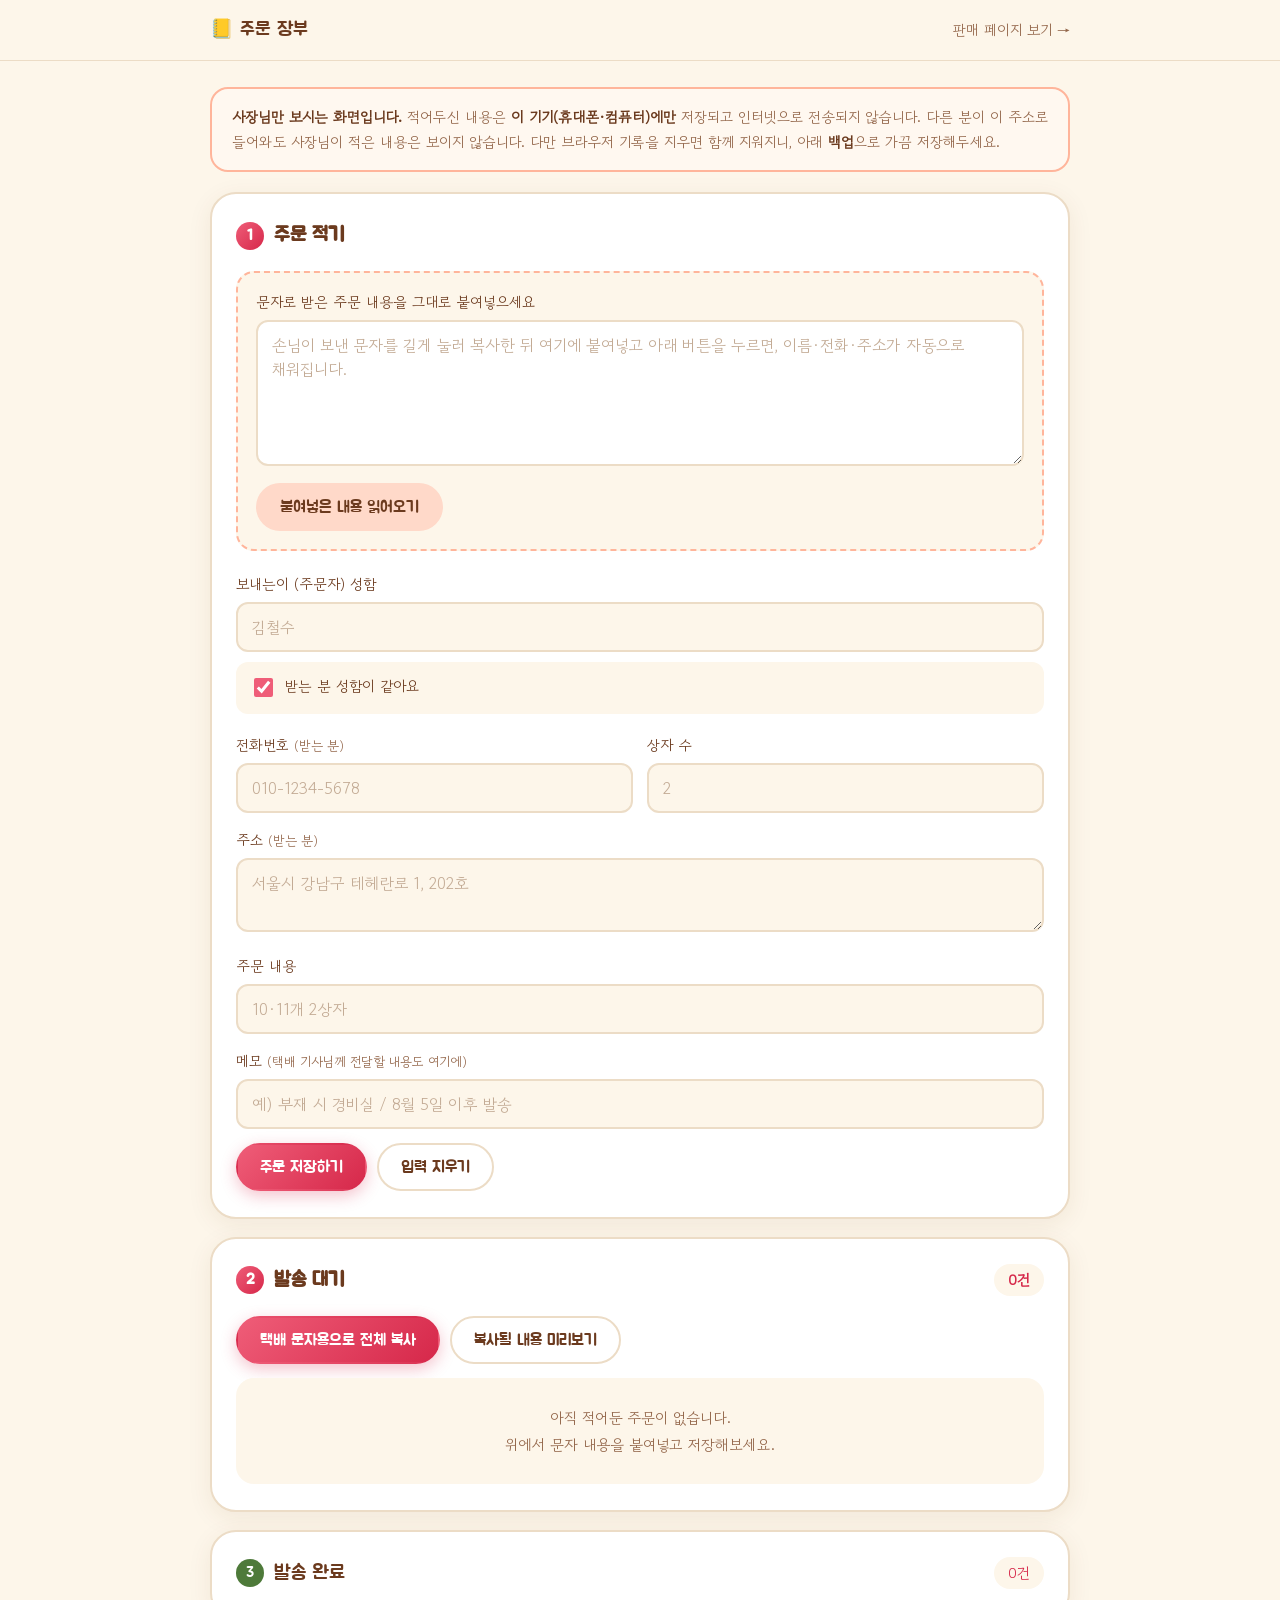
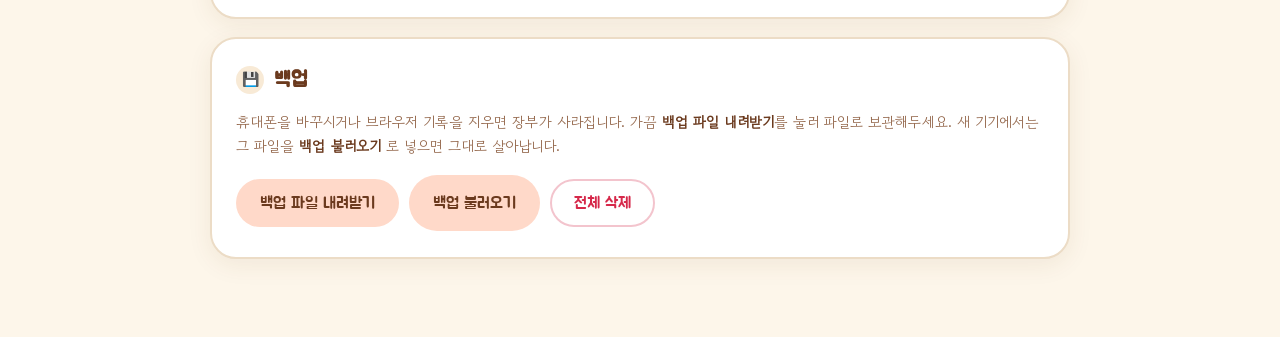
==== commit 67beec9b: "주문 장부도 주문자 · 받는 분 성함을 따로 관리하도록 변경 판매 페이지에 맞춰 사장님용 장부(orders.html)도 같은 방식으로 바꿨습니다.  - '보내는이(주문자) 성함' " ====
--- a/orders.html
+++ b/orders.html
@@ -45,22 +45,29 @@
       <button class="lbtn lbtn--sub" type="button" id="btnParse">붙여넣은 내용 읽어오기</button>
     </div>
 
-    <div class="lgrid">
-      <label class="lfield"><span>이름</span>
-        <input type="text" id="fName" placeholder="홍길동"></label>
-      <label class="lfield"><span>전화번호</span>
-        <input type="tel" id="fPhone" placeholder="010-1234-5678"></label>
-    </div>
+    <label class="lfield"><span>보내는이 (주문자) 성함</span>
+      <input type="text" id="fOrderer" placeholder="김철수"></label>
 
-    <label class="lfield"><span>주소</span>
-      <textarea id="fAddr" rows="2" placeholder="서울시 강남구 테헤란로 1, 202호"></textarea></label>
+    <label class="lfield lfield--check">
+      <input type="checkbox" id="chkSameName" checked>
+      <span>받는 분 성함이 같아요</span>
+    </label>
+
+    <label class="lfield" id="fieldReceiver" hidden><span>받는 분 성함</span>
+      <input type="text" id="fName" placeholder="김영희"></label>
 
     <div class="lgrid">
-      <label class="lfield"><span>주문 내용</span>
-        <input type="text" id="fItems" placeholder="10·11개 2상자"></label>
+      <label class="lfield"><span>전화번호 <em>(받는 분)</em></span>
+        <input type="tel" id="fPhone" placeholder="010-1234-5678"></label>
       <label class="lfield"><span>상자 수</span>
         <input type="number" id="fBoxes" min="0" max="999" placeholder="2" inputmode="numeric"></label>
     </div>
+
+    <label class="lfield"><span>주소 <em>(받는 분)</em></span>
+      <textarea id="fAddr" rows="2" placeholder="서울시 강남구 테헤란로 1, 202호"></textarea></label>
+
+    <label class="lfield"><span>주문 내용</span>
+      <input type="text" id="fItems" placeholder="10·11개 2상자"></label>
 
     <label class="lfield"><span>메모 <em>(택배 기사님께 전달할 내용도 여기에)</em></span>
       <input type="text" id="fMemo" placeholder="예) 부재 시 경비실 / 8월 5일 이후 발송"></label>
--- a/assets/css/style.css
+++ b/assets/css/style.css
@@ -358,6 +358,10 @@
   border-color: var(--pink);
   border-width: 3px;
   background: linear-gradient(180deg, #fff, #fff7f2);
+  /* 옆 카드보다 내용이 짧아도 가운데로 모이게 합니다 */
+  display: flex;
+  flex-direction: column;
+  justify-content: center;
 }
 .boxinfo__badge {
   position: absolute; top: -14px; left: 24px;
@@ -377,6 +381,11 @@
   background: var(--peach-soft); color: var(--brown);
   border-radius: 99px; padding: 2px 12px; font-size: 14px;
 }
+.boxinfo__hint {
+  margin: 14px 0 0;
+  font-size: 14px;
+  color: var(--brown-soft);
+}
 
 /* 크기 비교 막대 */
 .sizebar {
@@ -391,8 +400,35 @@
   text-align: center;
 }
 .szitem__peach { line-height: 1; margin-bottom: 10px; }
+.szitem__size {
+  display: inline-block;
+  margin-bottom: 6px;
+  padding: 2px 12px;
+  border-radius: 99px;
+  background: var(--peach-soft);
+  color: var(--pink-deep);
+  font-family: var(--font-title);
+  font-size: 13px;
+}
 .szitem__count { font-family: var(--font-title); color: var(--brown); font-size: 17px; }
 .szitem__label { font-size: 14px; color: var(--brown-soft); margin-top: 2px; }
+
+/* 실제 크기 비교 사진 */
+.sizephoto {
+  margin: 30px 0 0;
+  text-align: center;
+}
+.sizephoto img {
+  width: 100%;
+  max-width: 640px;
+  border-radius: var(--radius-lg);
+  box-shadow: var(--shadow);
+}
+.sizephoto figcaption {
+  margin-top: 12px;
+  font-size: 14.5px;
+  color: var(--brown-soft);
+}
 
 @media (max-width: 860px) {
   .boxinfo { grid-template-columns: 1fr; }
@@ -475,6 +511,16 @@
 .pcard__count { font-family: var(--font-title); font-size: 24px; color: var(--brown); margin: 6px 0 2px; }
 .pcard__price { font-family: var(--font-title); font-size: 34px; color: var(--pink-deep); margin: 8px 0 0; }
 .pcard__price small { font-size: 18px; }
+.pcard__size {
+  display: inline-block;
+  margin: 8px 0 0;
+  padding: 2px 14px;
+  border-radius: 99px;
+  background: var(--cream);
+  color: var(--brown-soft);
+  font-size: 13.5px;
+  letter-spacing: .5px;
+}
 .pcard__unit { font-size: 14px; color: var(--brown-soft); margin: 0 0 12px; }
 .pcard__desc { font-size: 15px; color: var(--brown-soft); margin: 0; min-height: 3em; }
 
@@ -561,6 +607,16 @@
 .qrow.is-on { border-color: var(--pink); background: #fff7f2; }
 .qrow__info { flex: 1; min-width: 0; }
 .qrow__name { font-family: var(--font-title); color: var(--brown); font-size: 17px; }
+.qrow__size {
+  display: inline-block;
+  margin-right: 6px;
+  padding: 1px 9px;
+  border-radius: 99px;
+  background: var(--peach-soft);
+  color: var(--pink-deep);
+  font-size: 12.5px;
+  vertical-align: middle;
+}
 .qrow__price { font-size: 14px; color: var(--brown-soft); }
 .qrow__ctrl { display: flex; align-items: center; gap: 4px; }
 .qbtn {
@@ -599,6 +655,9 @@
 .total__row--final b { color: var(--pink-deep); font-size: 26px; }
 
 .field { display: block; margin-bottom: 14px; }
+/* .field 의 display:block 이 브라우저 기본 hidden 스타일을 덮어써서
+   따로 명시하지 않으면 hidden 속성이 있어도 계속 보입니다. */
+.field[hidden] { display: none; }
 .field > span { display: block; font-size: 15px; color: var(--brown); margin-bottom: 5px; }
 .field > span em { font-style: normal; color: var(--brown-soft); font-size: 13px; }
 .field input, .field textarea {
@@ -616,6 +675,23 @@
 }
 /* 예시 문구가 실제 입력값처럼 보이지 않도록 흐리게 */
 .field input::placeholder, .field textarea::placeholder { color: #c3ab95; opacity: 1; }
+
+/* 받는 분 성함이 같은지 묻는 체크박스 줄 */
+.field--check {
+  display: flex;
+  align-items: center;
+  gap: 9px;
+  margin: -4px 0 18px;
+  padding: 11px 14px;
+  background: var(--cream);
+  border-radius: 12px;
+}
+.field--check input[type="checkbox"] {
+  width: 19px; height: 19px;
+  accent-color: var(--pink);
+  flex-shrink: 0;
+}
+.field--check span { font-size: 15px; color: var(--brown); }
 /* 빠뜨린 칸 표시 */
 .field--missing input, .field--missing textarea {
   border-color: var(--pink-deep);
@@ -697,6 +773,19 @@
 .footer__phone { margin: 6px 0 0; opacity: .92; font-size: 15px; }
 .footer__phone a { border-bottom: 1px solid rgba(255,255,255,.5); }
 
+/* 손님 눈에는 잘 안 띄지만, 사장님은 찾아 누르실 수 있는 크기 */
+.footer__admin {
+  display: inline-block;
+  margin-top: 28px;
+  padding: 6px 16px;
+  border: 1px solid rgba(255, 255, 255, .35);
+  border-radius: 99px;
+  font-size: 13px;
+  color: rgba(255, 255, 255, .75);
+  transition: color .15s, border-color .15s;
+}
+.footer__admin:hover { color: #fff; border-color: rgba(255, 255, 255, .7); }
+
 /* ───────── 모바일 고정 버튼 ───────── */
 .floatcta {
   display: none;
--- a/assets/css/orders.css
+++ b/assets/css/orders.css
@@ -82,8 +82,28 @@
 
 /* ───────── 입력칸 ───────── */
 .lfield { display: block; margin-bottom: 14px; }
+/* .lfield 의 display:block 이 브라우저 기본 hidden 스타일보다 우선 적용돼서
+   따로 명시하지 않으면 hidden 속성을 줘도 계속 보입니다. */
+.lfield[hidden] { display: none; }
 .lfield > span { display: block; font-size: 14.5px; color: var(--brown); margin-bottom: 5px; }
 .lfield > span em { font-style: normal; font-size: 13px; color: var(--brown-soft); }
+
+/* 받는 분 성함이 같은지 묻는 체크박스 줄 */
+.lfield--check {
+  display: flex;
+  align-items: center;
+  gap: 9px;
+  margin: -4px 0 18px;
+  padding: 11px 14px;
+  background: var(--cream);
+  border-radius: 12px;
+}
+.lfield--check input[type="checkbox"] {
+  width: 19px; height: 19px;
+  accent-color: var(--pink);
+  flex-shrink: 0;
+}
+.lfield--check span { font-size: 14.5px; color: var(--brown); }
 .lfield input, .lfield textarea {
   width: 100%;
   padding: 11px 14px;
@@ -181,6 +201,12 @@
   display: flex; flex-wrap: wrap; align-items: baseline; gap: 10px;
 }
 .litem__dim { color: var(--brown-soft); font-weight: normal; }
+.litem__orderer {
+  margin: 0 0 4px;
+  font-size: 14px;
+  color: var(--brown-soft);
+}
+.litem__orderer b { color: var(--brown); font-weight: normal; }
 .litem__phone {
   font-family: var(--font-body);
   font-size: 15px;
